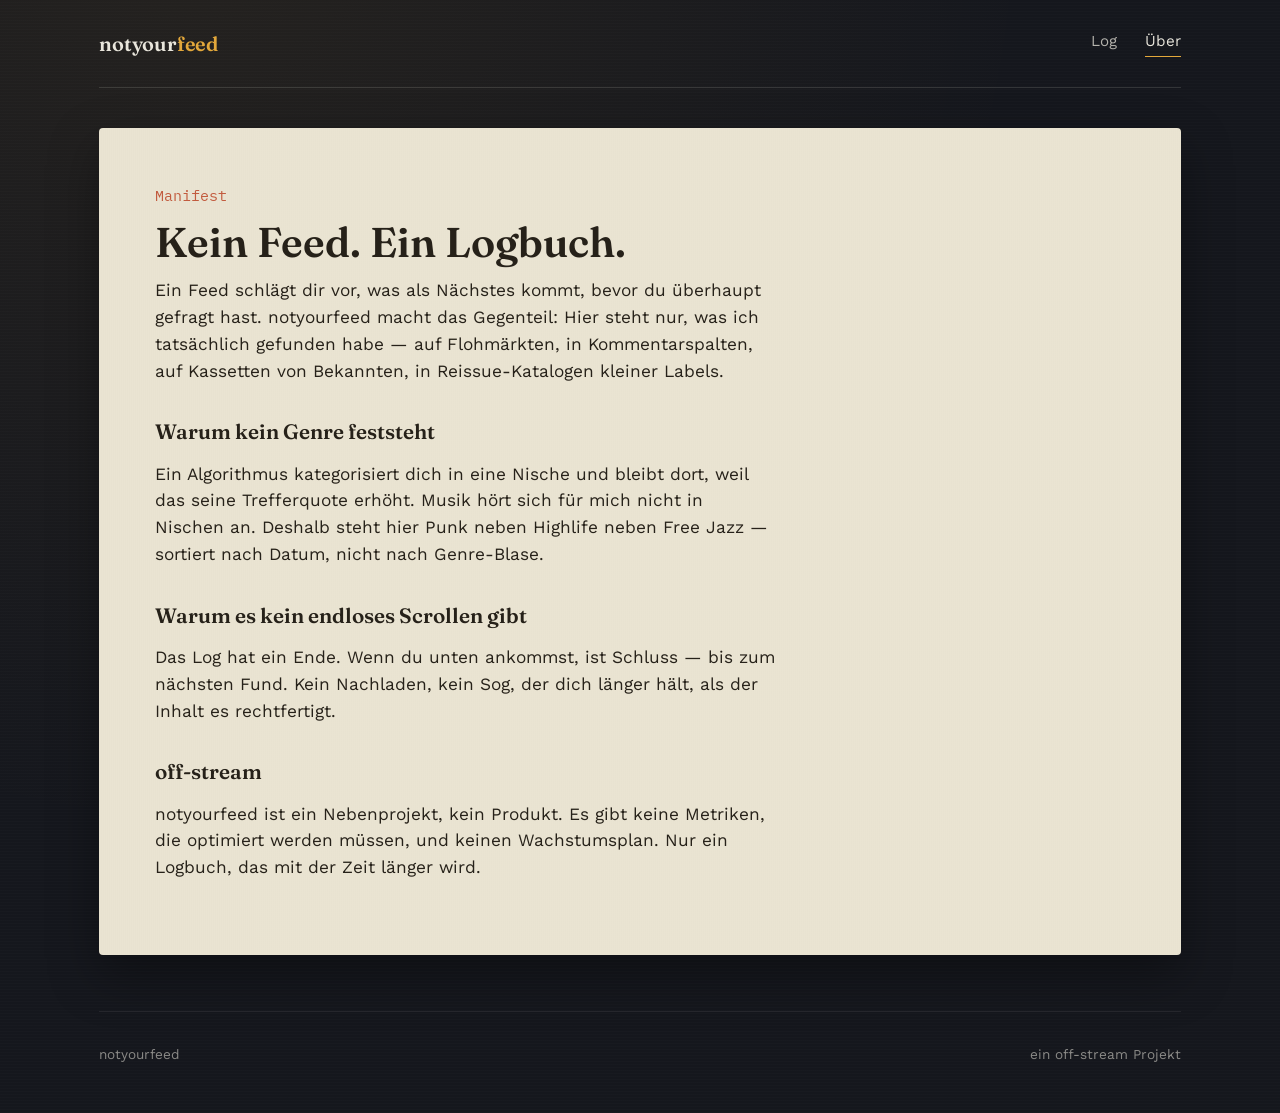
==== about.html @ eb60bebc "Add files via upload" ====
<!DOCTYPE html>
<html lang="de">
<head>
  <meta charset="UTF-8" />
  <meta name="viewport" content="width=device-width, initial-scale=1.0" />
  <title>Über — notyourfeed</title>
  <meta name="description" content="Warum notyourfeed kein Feed ist: ein kurzes Manifest zu Algorithmen, Genres und dem Unterschied zwischen finden und vorgeschlagen bekommen." />
  <link rel="stylesheet" href="styles.css" />
</head>
<body>

  <div class="wrap">
    <header class="site-header">
      <a class="wordmark" href="index.html">notyour<span>feed</span></a>
      <nav class="site-nav">
        <a href="index.html">Log</a>
        <a href="about.html" aria-current="page">Über</a>
      </nav>
    </header>

    <article class="paper manifesto">
      <p class="post-freq">Manifest</p>
      <h1>Kein Feed. Ein Logbuch.</h1>

      <div class="body-copy">
        <p>Ein Feed schlägt dir vor, was als Nächstes kommt, bevor du überhaupt gefragt hast. notyourfeed macht das Gegenteil: Hier steht nur, was ich tatsächlich gefunden habe — auf Flohmärkten, in Kommentarspalten, auf Kassetten von Bekannten, in Reissue-Katalogen kleiner Labels.</p>

        <h2>Warum kein Genre feststeht</h2>
        <p>Ein Algorithmus kategorisiert dich in eine Nische und bleibt dort, weil das seine Trefferquote erhöht. Musik hört sich für mich nicht in Nischen an. Deshalb steht hier Punk neben Highlife neben Free Jazz — sortiert nach Datum, nicht nach Genre-Blase.</p>

        <h2>Warum es kein endloses Scrollen gibt</h2>
        <p>Das Log hat ein Ende. Wenn du unten ankommst, ist Schluss — bis zum nächsten Fund. Kein Nachladen, kein Sog, der dich länger hält, als der Inhalt es rechtfertigt.</p>

        <h2>off-stream</h2>
        <p>notyourfeed ist ein Nebenprojekt, kein Produkt. Es gibt keine Metriken, die optimiert werden müssen, und keinen Wachstumsplan. Nur ein Logbuch, das mit der Zeit länger wird.</p>
      </div>
    </article>

    <footer class="site-footer">
      <span>notyourfeed</span>
      <span>ein off-stream Projekt</span>
    </footer>
  </div>

</body>
</html>
---- styles.css ----
/* notyourfeed — Stylesheet
   Konzept: Ein Röhrenradio in einer dunklen Wohnzimmerecke, das man selbst
   verstellt. Kein Feed, kein Vorschlagsalgorithmus — ein Senderlogbuch,
   das von Hand geführt wird. Dunkles Gehäuse, warmes Skalenlicht,
   Papier-Karteikarten für jeden gefundenen Sender. */

@import url('https://fonts.googleapis.com/css2?family=Fraunces:opsz,wght@9..144,400;9..144,500;9..144,600;9..144,700&family=Work+Sans:wght@400;500;600&family=IBM+Plex+Mono:wght@400;500&display=swap');

:root {
  /* Kernpalette */
  --housing: #15171d;       /* Gehäuse: dunkles Radiogehäuse */
  --paper: #eae4d2;         /* Papier: Karteikarte für jeden Fund */
  --ink: #262119;           /* Tinte: Text auf Papier */
  --housing-text: #e9e6dc;  /* Text auf dem Gehäuse */
  --glow: #e3a83b;          /* Skalenlicht: aktive Elemente, Nadel */
  --signal: #c25b3e;        /* Signalrot: Genre-Marken, Akzentlinie */

  --line: rgba(233, 230, 220, 0.14);
  --line-strong: rgba(233, 230, 220, 0.28);

  --font-display: 'Fraunces', Georgia, serif;
  --font-body: 'Work Sans', -apple-system, sans-serif;
  --font-dial: 'IBM Plex Mono', ui-monospace, monospace;

  --measure: 62ch;
  --edge: clamp(1.25rem, 4vw, 3.5rem);
}

* { box-sizing: border-box; }

html {
  color-scheme: dark;
  scroll-behavior: smooth;
}

@media (prefers-reduced-motion: reduce) {
  html { scroll-behavior: auto; }
  *, *::before, *::after {
    animation-duration: 0.001ms !important;
    animation-iteration-count: 1 !important;
    transition-duration: 0.001ms !important;
  }
}

body {
  margin: 0;
  background: var(--housing);
  background-image:
    radial-gradient(ellipse at 15% -10%, rgba(227, 168, 59, 0.08), transparent 55%),
    repeating-linear-gradient(0deg, rgba(255,255,255,0.012) 0px, rgba(255,255,255,0.012) 1px, transparent 1px, transparent 3px);
  color: var(--housing-text);
  font-family: var(--font-body);
  font-size: 16px;
  line-height: 1.55;
  -webkit-font-smoothing: antialiased;
}

a {
  color: inherit;
}

a:focus-visible,
button:focus-visible,
input:focus-visible {
  outline: 2px solid var(--glow);
  outline-offset: 3px;
}

img, svg { display: block; max-width: 100%; }

.wrap {
  max-width: 74rem;
  margin: 0 auto;
  padding-left: var(--edge);
  padding-right: var(--edge);
}

/* ---------- Kopfzeile ---------- */

.site-header {
  display: flex;
  align-items: center;
  justify-content: space-between;
  padding-top: 1.75rem;
  padding-bottom: 1.75rem;
  border-bottom: 1px solid var(--line);
  gap: 1.5rem;
  flex-wrap: wrap;
}

.wordmark {
  font-family: var(--font-display);
  font-weight: 600;
  font-size: 1.25rem;
  letter-spacing: -0.01em;
  text-decoration: none;
  color: var(--housing-text);
  white-space: nowrap;
}

.wordmark span { color: var(--glow); }

.site-nav {
  display: flex;
  gap: 1.75rem;
  font-size: 0.95rem;
}

.site-nav a {
  text-decoration: none;
  color: var(--housing-text);
  opacity: 0.75;
  padding-bottom: 0.2rem;
  border-bottom: 1px solid transparent;
  transition: opacity 0.15s ease, border-color 0.15s ease;
}

.site-nav a:hover,
.site-nav a[aria-current="page"] {
  opacity: 1;
  border-color: var(--glow);
}

/* ---------- Hero mit Skala ---------- */

.hero {
  display: grid;
  grid-template-columns: minmax(240px, 380px) 1fr;
  gap: clamp(2rem, 5vw, 4.5rem);
  align-items: center;
  padding-top: clamp(2.5rem, 6vw, 5rem);
  padding-bottom: clamp(2.5rem, 6vw, 5rem);
}

.dial {
  width: 100%;
  height: auto;
}

.dial-needle {
  transform-origin: 150px 168px;
  animation: settle 1.4s cubic-bezier(.2,.9,.25,1) both;
}

@keyframes settle {
  0%   { transform: rotate(-46deg); }
  100% { transform: rotate(0deg); }
}

.hero-copy h1 {
  font-family: var(--font-display);
  font-weight: 600;
  font-size: clamp(2.25rem, 5vw, 3.4rem);
  line-height: 1.05;
  letter-spacing: -0.015em;
  margin: 0 0 1.1rem;
  max-width: 14ch;
}

.hero-copy p {
  font-size: 1.1rem;
  max-width: 42ch;
  color: var(--housing-text);
  opacity: 0.82;
  margin: 0 0 1.75rem;
}

.hero-actions {
  display: flex;
  gap: 1.25rem;
  align-items: center;
  flex-wrap: wrap;
}

.btn-tune {
  font-family: var(--font-body);
  font-weight: 600;
  font-size: 0.95rem;
  background: var(--glow);
  color: #1a1300;
  border: none;
  padding: 0.85rem 1.5rem;
  border-radius: 3px;
  text-decoration: none;
  display: inline-block;
  transition: transform 0.15s ease, box-shadow 0.15s ease;
}

.btn-tune:hover {
  transform: translateY(-1px);
  box-shadow: 0 6px 20px rgba(227, 168, 59, 0.25);
}

.hero-note {
  font-family: var(--font-dial);
  font-size: 0.8rem;
  color: var(--housing-text);
  opacity: 0.55;
}

/* ---------- Presets (Genre-Filter) ---------- */

.presets {
  padding-top: 2rem;
  padding-bottom: 2rem;
  border-top: 1px solid var(--line);
}

.presets-label {
  font-family: var(--font-dial);
  font-size: 0.8rem;
  color: var(--housing-text);
  opacity: 0.55;
  margin: 0 0 0.9rem;
}

.preset-row {
  display: flex;
  flex-wrap: wrap;
  gap: 0.6rem;
}

.preset {
  font-family: var(--font-body);
  font-size: 0.88rem;
  background: transparent;
  color: var(--housing-text);
  border: 1px solid var(--line-strong);
  border-radius: 999px;
  padding: 0.45rem 1rem;
  cursor: pointer;
  transition: border-color 0.15s ease, color 0.15s ease, background 0.15s ease;
}

.preset:hover {
  border-color: var(--glow);
}

.preset[aria-pressed="true"] {
  background: var(--glow);
  border-color: var(--glow);
  color: #1a1300;
  font-weight: 600;
}

/* ---------- Log (Liste der Funde) ---------- */

.log {
  padding-top: 1.5rem;
  padding-bottom: 4rem;
}

.log-heading {
  font-family: var(--font-dial);
  font-size: 0.8rem;
  color: var(--housing-text);
  opacity: 0.55;
  margin: 0 0 1.25rem;
}

.entry {
  display: grid;
  grid-template-columns: 5.5rem 1fr auto;
  gap: 1.25rem;
  align-items: start;
  padding: 1.5rem 0;
  border-top: 1px solid var(--line);
  text-decoration: none;
  color: inherit;
}

.entry:last-child { border-bottom: 1px solid var(--line); }

.entry:hover .entry-title { color: var(--glow); }

.entry-freq {
  font-family: var(--font-dial);
  font-size: 1.05rem;
  color: var(--glow);
  padding-top: 0.15rem;
}

.entry-title {
  font-family: var(--font-display);
  font-weight: 600;
  font-size: 1.2rem;
  margin: 0 0 0.4rem;
  transition: color 0.15s ease;
}

.entry-blurb {
  margin: 0;
  font-size: 0.96rem;
  opacity: 0.75;
  max-width: 56ch;
}

.entry-meta {
  text-align: right;
  font-family: var(--font-dial);
  font-size: 0.78rem;
  opacity: 0.6;
  white-space: nowrap;
  padding-top: 0.2rem;
}

.entry-genre {
  display: inline-block;
  margin-top: 0.5rem;
  font-family: var(--font-body);
  font-size: 0.78rem;
  font-weight: 600;
  color: var(--signal);
}

.empty-state {
  padding: 3rem 0;
  opacity: 0.6;
  font-family: var(--font-dial);
  font-size: 0.9rem;
}

/* ---------- Signal-Ende / Footer ---------- */

.signal-end {
  text-align: center;
  padding: 2.5rem 0;
  font-family: var(--font-dial);
  font-size: 0.82rem;
  opacity: 0.45;
}

.site-footer {
  border-top: 1px solid var(--line);
  padding: 2rem 0 3rem;
  font-size: 0.85rem;
  opacity: 0.55;
  display: flex;
  justify-content: space-between;
  flex-wrap: wrap;
  gap: 0.75rem;
}

/* ---------- Papier-Karte (Beitrag & About) ---------- */

.paper {
  background: var(--paper);
  color: var(--ink);
  border-radius: 4px;
  box-shadow: 0 20px 50px rgba(0,0,0,0.35);
  padding: clamp(1.75rem, 5vw, 3.5rem);
  margin: 2.5rem 0 3.5rem;
  background-image:
    repeating-linear-gradient(90deg, rgba(0,0,0,0.015) 0px, transparent 1px, transparent 2px);
}

.paper .post-freq {
  font-family: var(--font-dial);
  font-size: 0.95rem;
  color: var(--signal);
  margin: 0 0 0.75rem;
}

.paper h1 {
  font-family: var(--font-display);
  font-weight: 600;
  font-size: clamp(1.8rem, 4vw, 2.6rem);
  line-height: 1.1;
  margin: 0 0 0.75rem;
  max-width: 20ch;
}

.post-meta {
  font-family: var(--font-dial);
  font-size: 0.82rem;
  color: var(--ink);
  opacity: 0.65;
  margin: 0 0 1.75rem;
}

.paper .body-copy {
  max-width: var(--measure);
  font-size: 1.05rem;
}

.paper .body-copy p { margin: 0 0 1.1rem; }

.signal-box {
  border: 1px solid rgba(38, 33, 25, 0.25);
  border-radius: 3px;
  padding: 1.1rem 1.4rem;
  margin: 1.75rem 0;
  max-width: var(--measure);
  display: flex;
  align-items: center;
  gap: 0.9rem;
  font-family: var(--font-dial);
  font-size: 0.88rem;
  background: rgba(38, 33, 25, 0.04);
}

.signal-box .grille {
  flex-shrink: 0;
  width: 34px;
  height: 34px;
}

.signal-box a {
  color: var(--signal);
  font-weight: 600;
  text-decoration: underline;
  text-underline-offset: 2px;
}

.post-nav {
  display: flex;
  justify-content: space-between;
  margin-top: 2.5rem;
  padding-top: 1.5rem;
  border-top: 1px solid rgba(38, 33, 25, 0.2);
  font-family: var(--font-dial);
  font-size: 0.85rem;
}

.post-nav a {
  text-decoration: none;
  color: var(--ink);
  opacity: 0.8;
}
.post-nav a:hover { opacity: 1; color: var(--signal); }

/* ---------- About / Manifest ---------- */

.manifesto p {
  font-size: 1.08rem;
  max-width: var(--measure);
}

.manifesto h2 {
  font-family: var(--font-display);
  font-weight: 600;
  font-size: 1.3rem;
  margin: 2rem 0 0.75rem;
}

/* ---------- Responsive ---------- */

@media (max-width: 720px) {
  .hero {
    grid-template-columns: 1fr;
  }
  .dial { max-width: 220px; margin: 0 auto; }
  .entry {
    grid-template-columns: 1fr;
    gap: 0.4rem;
  }
  .entry-freq { order: -1; }
  .entry-meta { text-align: left; }
  .site-nav { gap: 1.1rem; }
}
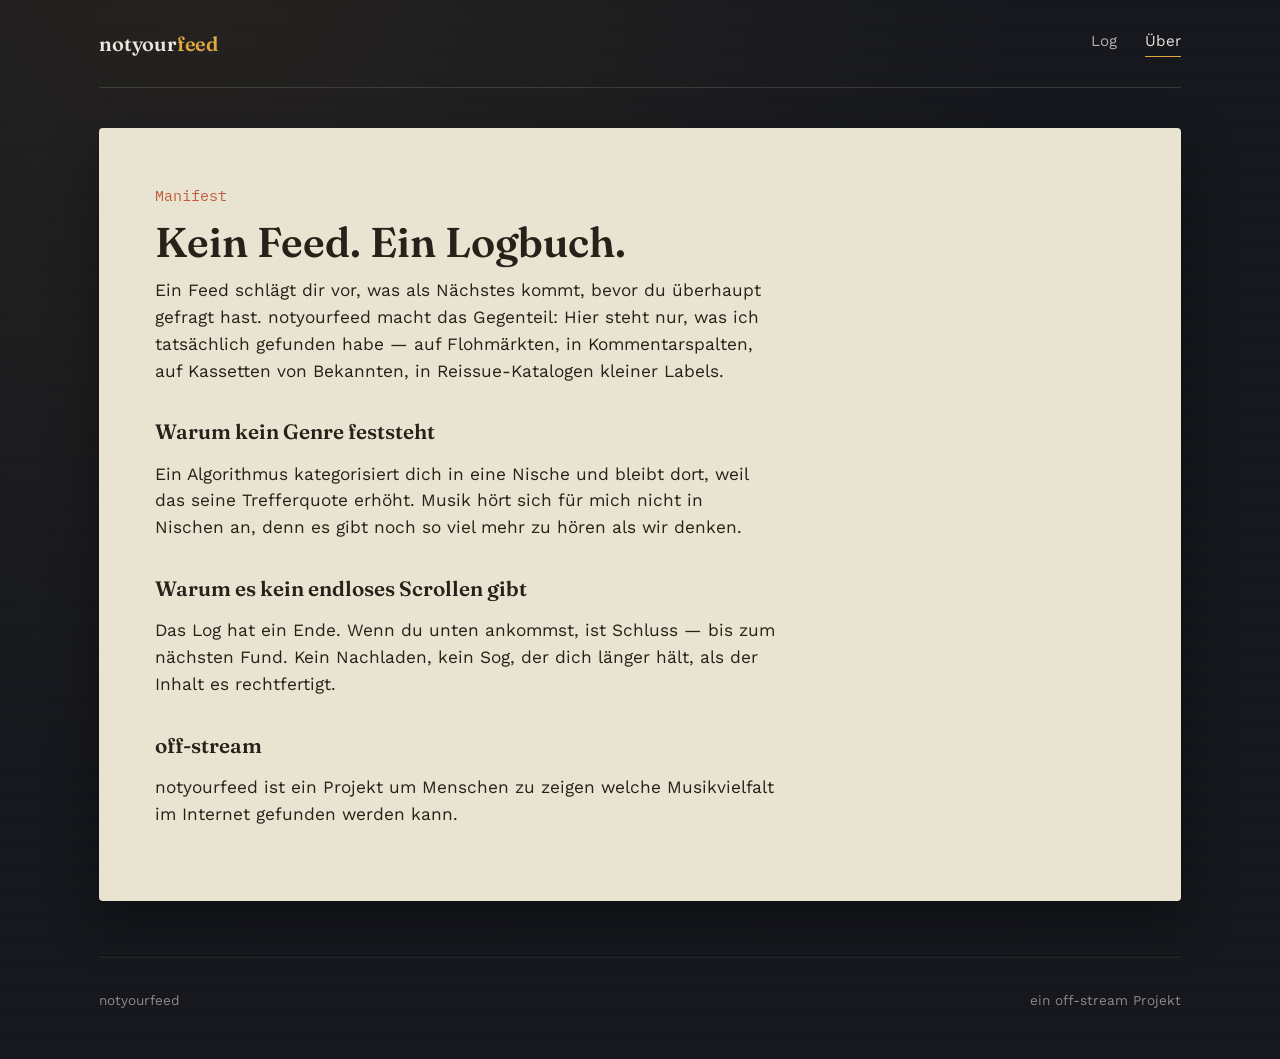
==== commit 7bcdfca4: "Update about.html" ====
--- a/about.html
+++ b/about.html
@@ -26,13 +26,13 @@
         <p>Ein Feed schlägt dir vor, was als Nächstes kommt, bevor du überhaupt gefragt hast. notyourfeed macht das Gegenteil: Hier steht nur, was ich tatsächlich gefunden habe — auf Flohmärkten, in Kommentarspalten, auf Kassetten von Bekannten, in Reissue-Katalogen kleiner Labels.</p>
 
         <h2>Warum kein Genre feststeht</h2>
-        <p>Ein Algorithmus kategorisiert dich in eine Nische und bleibt dort, weil das seine Trefferquote erhöht. Musik hört sich für mich nicht in Nischen an. Deshalb steht hier Punk neben Highlife neben Free Jazz — sortiert nach Datum, nicht nach Genre-Blase.</p>
+        <p>Ein Algorithmus kategorisiert dich in eine Nische und bleibt dort, weil das seine Trefferquote erhöht. Musik hört sich für mich nicht in Nischen an, denn es gibt noch so viel mehr zu hören als wir denken.</p>
 
         <h2>Warum es kein endloses Scrollen gibt</h2>
         <p>Das Log hat ein Ende. Wenn du unten ankommst, ist Schluss — bis zum nächsten Fund. Kein Nachladen, kein Sog, der dich länger hält, als der Inhalt es rechtfertigt.</p>
 
         <h2>off-stream</h2>
-        <p>notyourfeed ist ein Nebenprojekt, kein Produkt. Es gibt keine Metriken, die optimiert werden müssen, und keinen Wachstumsplan. Nur ein Logbuch, das mit der Zeit länger wird.</p>
+        <p>notyourfeed ist ein Projekt um Menschen zu zeigen welche Musikvielfalt im Internet gefunden werden kann.</p>
       </div>
     </article>
 
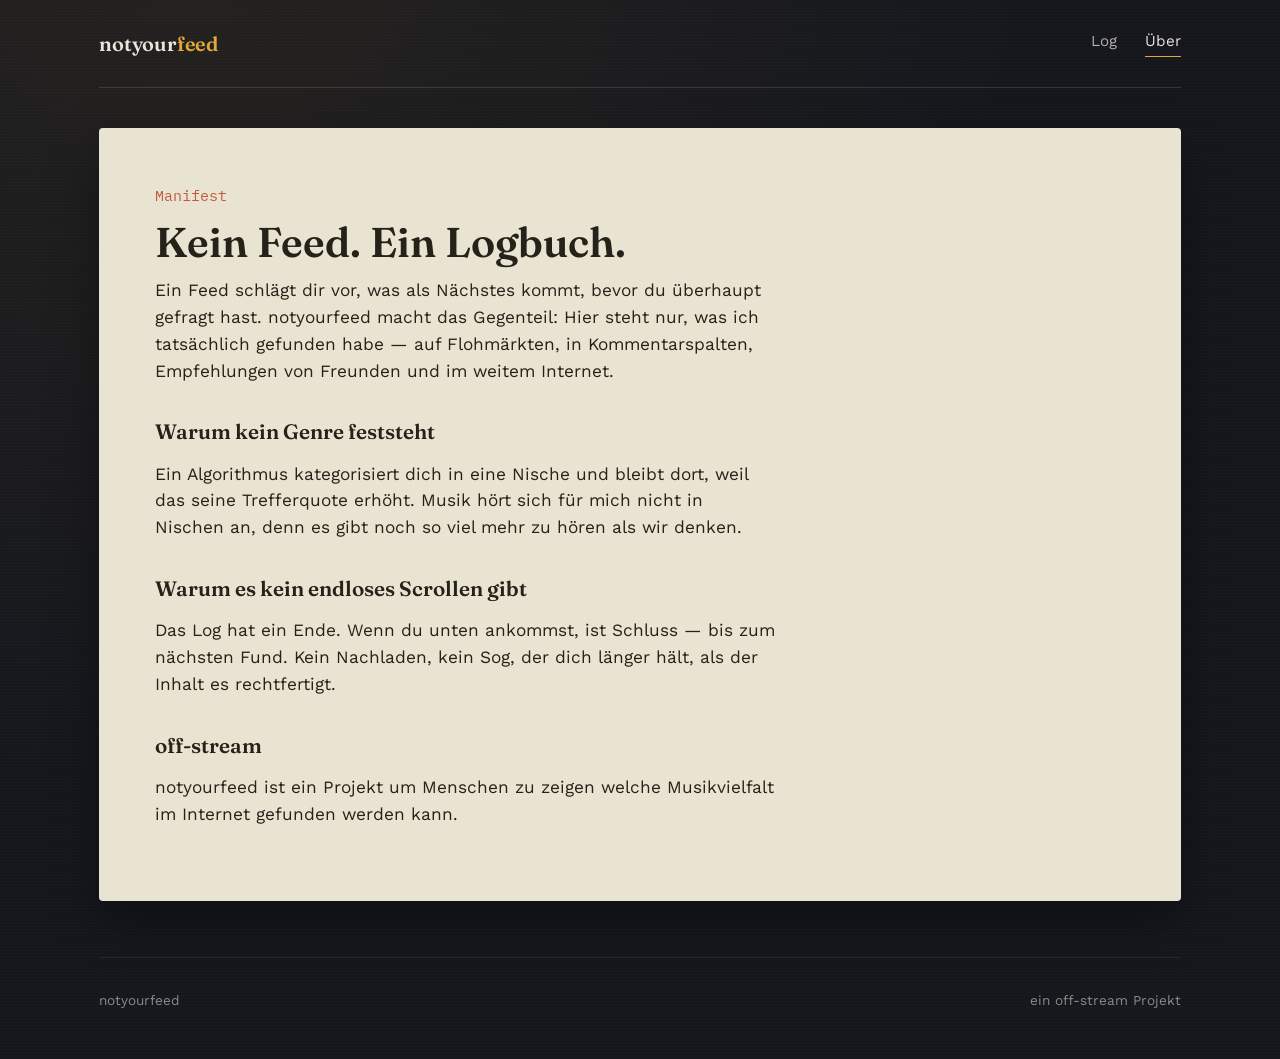
==== commit d85649bb: "Update about.html" ====
--- a/about.html
+++ b/about.html
@@ -23,7 +23,7 @@
       <h1>Kein Feed. Ein Logbuch.</h1>
 
       <div class="body-copy">
-        <p>Ein Feed schlägt dir vor, was als Nächstes kommt, bevor du überhaupt gefragt hast. notyourfeed macht das Gegenteil: Hier steht nur, was ich tatsächlich gefunden habe — auf Flohmärkten, in Kommentarspalten, auf Kassetten von Bekannten, in Reissue-Katalogen kleiner Labels.</p>
+        <p>Ein Feed schlägt dir vor, was als Nächstes kommt, bevor du überhaupt gefragt hast. notyourfeed macht das Gegenteil: Hier steht nur, was ich tatsächlich gefunden habe — auf Flohmärkten, in Kommentarspalten, Empfehlungen von Freunden und im weitem Internet.</p>
 
         <h2>Warum kein Genre feststeht</h2>
         <p>Ein Algorithmus kategorisiert dich in eine Nische und bleibt dort, weil das seine Trefferquote erhöht. Musik hört sich für mich nicht in Nischen an, denn es gibt noch so viel mehr zu hören als wir denken.</p>
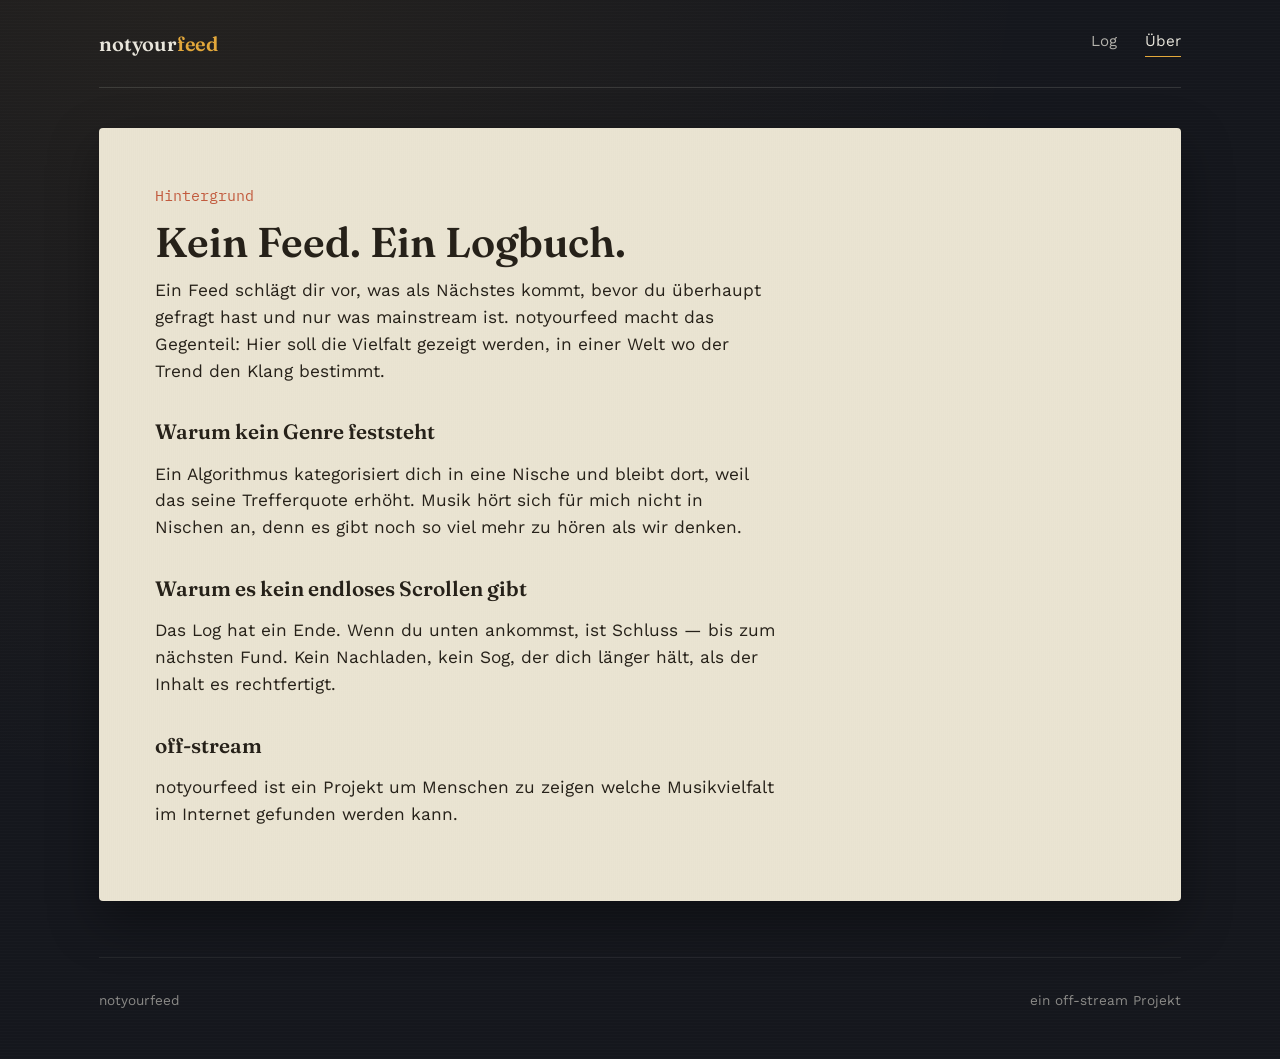
==== commit aea93686: "Update about.html" ====
--- a/about.html
+++ b/about.html
@@ -4,7 +4,7 @@
   <meta charset="UTF-8" />
   <meta name="viewport" content="width=device-width, initial-scale=1.0" />
   <title>Über — notyourfeed</title>
-  <meta name="description" content="Warum notyourfeed kein Feed ist: ein kurzes Manifest zu Algorithmen, Genres und dem Unterschied zwischen finden und vorgeschlagen bekommen." />
+  <meta name="description" content="Warum notyourfeed kein Feed ist: eine kurze Erklärung wofür diese Website geschaffen wurde." />
   <link rel="stylesheet" href="styles.css" />
 </head>
 <body>
@@ -19,11 +19,11 @@
     </header>
 
     <article class="paper manifesto">
-      <p class="post-freq">Manifest</p>
+      <p class="post-freq">Hintergrund</p>
       <h1>Kein Feed. Ein Logbuch.</h1>
 
       <div class="body-copy">
-        <p>Ein Feed schlägt dir vor, was als Nächstes kommt, bevor du überhaupt gefragt hast. notyourfeed macht das Gegenteil: Hier steht nur, was ich tatsächlich gefunden habe — auf Flohmärkten, in Kommentarspalten, Empfehlungen von Freunden und im weitem Internet.</p>
+        <p>Ein Feed schlägt dir vor, was als Nächstes kommt, bevor du überhaupt gefragt hast und nur was mainstream ist. notyourfeed macht das Gegenteil: Hier soll die Vielfalt gezeigt werden, in einer Welt wo der Trend den Klang bestimmt.</p>
 
         <h2>Warum kein Genre feststeht</h2>
         <p>Ein Algorithmus kategorisiert dich in eine Nische und bleibt dort, weil das seine Trefferquote erhöht. Musik hört sich für mich nicht in Nischen an, denn es gibt noch so viel mehr zu hören als wir denken.</p>
